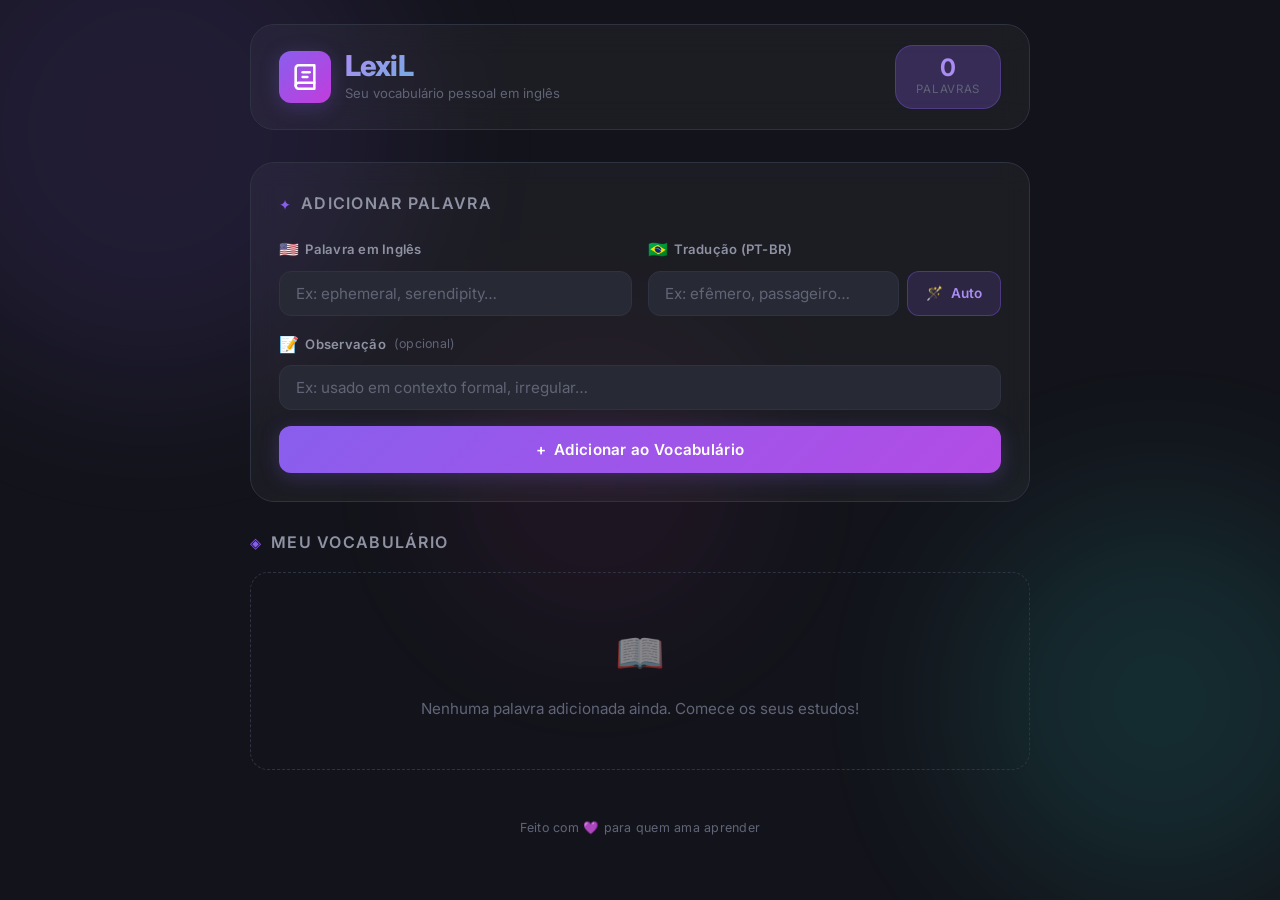
==== src/main/resources/static/index.html @ 93a08649 "feat: initialize LexiL Spring Boot project with translation service and frontend static assets" ====
<!DOCTYPE html>
<html lang="pt-BR">
<head>
    <meta charset="UTF-8">
    <meta name="viewport" content="width=device-width, initial-scale=1.0">
    <title>LexiL — Seu vocabulário pessoal em inglês</title>
    <meta name="description" content="LexiL é sua plataforma pessoal para construir e revisar vocabulário em inglês com tradução automática.">
    <link rel="preconnect" href="https://fonts.googleapis.com">
    <link rel="preconnect" href="https://fonts.gstatic.com" crossorigin>
    <link href="https://fonts.googleapis.com/css2?family=Inter:wght@300;400;500;600;700;800&display=swap" rel="stylesheet">
    <link rel="stylesheet" href="css/style.css">
</head>
<body>

    <!-- Orbs de fundo animados -->
    <div class="bg-orbs" aria-hidden="true">
        <div class="orb orb-1"></div>
        <div class="orb orb-2"></div>
        <div class="orb orb-3"></div>
    </div>

    <div class="app-wrapper">

        <!-- Header -->
        <header class="app-header">
            <div class="logo-area">
                <div class="logo-icon" aria-hidden="true">
                    <svg width="28" height="28" viewBox="0 0 24 24" fill="none" stroke="currentColor" stroke-width="2.2" stroke-linecap="round" stroke-linejoin="round">
                        <path d="M4 19.5A2.5 2.5 0 0 1 6.5 17H20"/>
                        <path d="M6.5 2H20v20H6.5A2.5 2.5 0 0 1 4 19.5v-15A2.5 2.5 0 0 1 6.5 2z"/>
                        <line x1="10" y1="8" x2="16" y2="8"/>
                        <line x1="10" y1="12" x2="14" y2="12"/>
                    </svg>
                </div>
                <div>
                    <h1 class="logo-title">LexiL</h1>
                    <p class="logo-subtitle">Seu vocabulário pessoal em inglês</p>
                </div>
            </div>
            <div class="header-stats">
                <div class="stat-chip">
                    <span class="stat-value" id="total-count">0</span>
                    <span class="stat-label">palavras</span>
                </div>
            </div>
        </header>

        <main>
            <!-- Formulário para adicionar nova palavra -->
            <section class="add-word-section" aria-label="Adicionar nova palavra">
                <div class="section-title">
                    <span class="section-icon" aria-hidden="true">✦</span>
                    <h2>Adicionar Palavra</h2>
                </div>

                <form id="word-form" novalidate>
                    <div class="form-row">
                        <!-- Campo: Palavra em Inglês -->
                        <div class="input-group">
                            <label for="english-word">
                                <span class="flag" aria-hidden="true">🇺🇸</span>
                                Palavra em Inglês
                            </label>
                            <input
                                type="text"
                                id="english-word"
                                placeholder="Ex: ephemeral, serendipity…"
                                autocomplete="off"
                                spellcheck="false"
                                required
                            >
                        </div>

                        <!-- Campo: Tradução -->
                        <div class="input-group">
                            <label for="translation">
                                <span class="flag" aria-hidden="true">🇧🇷</span>
                                Tradução (PT-BR)
                            </label>
                            <div class="translate-wrapper">
                                <input
                                    type="text"
                                    id="translation"
                                    placeholder="Ex: efêmero, passageiro…"
                                    autocomplete="off"
                                    required
                                >
                                <button type="button" id="btn-auto-translate" title="Traduzir automaticamente" aria-label="Traduzir automaticamente">
                                    <span class="btn-icon">🪄</span>
                                    <span class="btn-label">Auto</span>
                                </button>
                            </div>
                        </div>
                    </div>

                    <!-- Campo: Observação (opcional) -->
                    <div class="input-group notes-group">
                        <label for="notes">
                            <span class="flag" aria-hidden="true">📝</span>
                            Observação <span class="optional-tag">(opcional)</span>
                        </label>
                        <input
                            type="text"
                            id="notes"
                            placeholder="Ex: usado em contexto formal, irregular…"
                            autocomplete="off"
                        >
                    </div>

                    <button type="submit" id="btn-add" aria-label="Adicionar palavra ao vocabulário">
                        <span class="btn-icon" aria-hidden="true">+</span>
                        Adicionar ao Vocabulário
                    </button>
                </form>
            </section>

            <!-- Toast de notificação -->
            <div id="toast" class="toast" role="status" aria-live="polite"></div>

            <!-- Lista de palavras salvas -->
            <section class="words-list-section" aria-label="Meu vocabulário">
                <div class="section-header">
                    <div class="section-title">
                        <span class="section-icon" aria-hidden="true">◈</span>
                        <h2>Meu Vocabulário</h2>
                    </div>
                    <div class="search-wrapper" id="search-wrapper" style="display:none;">
                        <span class="search-icon" aria-hidden="true">🔍</span>
                        <input type="search" id="search-input" placeholder="Buscar palavra…" aria-label="Buscar palavra">
                    </div>
                </div>

                <div id="words-container" class="words-grid" aria-live="polite">
                    <!-- Palavras geradas via JS -->
                </div>
            </section>
        </main>

        <footer class="app-footer">
            <p>Feito com <span aria-hidden="true">💜</span> para quem ama aprender</p>
        </footer>

    </div>

    <script src="js/storage.js"></script>
    <script src="js/api.js"></script>
    <script src="js/app.js"></script>
</body>
</html>
---- src/main/resources/static/css/style.css ----
/* =============================================
   LEXIL — Design System (Dark Mode Premium)
   ============================================= */

/* ---------- Reset & Base ---------- */
*, *::before, *::after {
    margin: 0;
    padding: 0;
    box-sizing: border-box;
}

:root {
    /* Colors */
    --bg:            hsl(230, 18%, 9%);
    --surface:       hsl(230, 16%, 13%);
    --surface-2:     hsl(230, 14%, 18%);
    --border:        hsl(230, 16%, 22%);
    --border-hover:  hsl(230, 20%, 32%);

    --accent:        hsl(258, 80%, 65%);
    --accent-light:  hsl(258, 80%, 75%);
    --accent-glow:   hsla(258, 80%, 65%, 0.25);

    --teal:          hsl(175, 70%, 50%);
    --teal-glow:     hsla(175, 70%, 50%, 0.2);

    --text-primary:  hsl(230, 20%, 92%);
    --text-secondary:hsl(230, 10%, 60%);
    --text-muted:    hsl(230, 10%, 42%);

    --danger:        hsl(354, 70%, 55%);
    --danger-glow:   hsla(354, 70%, 55%, 0.2);

    --success:       hsl(142, 60%, 50%);

    /* Radii */
    --radius-sm:  6px;
    --radius-md:  12px;
    --radius-lg:  18px;
    --radius-xl:  24px;

    /* Shadows */
    --shadow-card: 0 4px 24px rgba(0,0,0,0.35), 0 1px 4px rgba(0,0,0,0.2);
    --shadow-glow: 0 0 32px var(--accent-glow);

    /* Transitions */
    --ease: cubic-bezier(0.22, 1, 0.36, 1);

    font-family: 'Inter', 'Segoe UI', system-ui, sans-serif;
}

html { scroll-behavior: smooth; }

body {
    background-color: var(--bg);
    color: var(--text-primary);
    min-height: 100vh;
    overflow-x: hidden;
    line-height: 1.6;
}

/* ---------- Animated Background Orbs ---------- */
.bg-orbs {
    position: fixed;
    inset: 0;
    pointer-events: none;
    z-index: 0;
    overflow: hidden;
}

.orb {
    position: absolute;
    border-radius: 50%;
    filter: blur(80px);
    opacity: 0.12;
    animation: drift 20s ease-in-out infinite;
}

.orb-1 {
    width: 500px; height: 500px;
    background: var(--accent);
    top: -120px; left: -100px;
    animation-delay: 0s;
}

.orb-2 {
    width: 400px; height: 400px;
    background: var(--teal);
    bottom: 0; right: -80px;
    animation-delay: -8s;
    animation-duration: 25s;
}

.orb-3 {
    width: 300px; height: 300px;
    background: hsl(320, 70%, 55%);
    bottom: 30%; left: 35%;
    animation-delay: -14s;
    animation-duration: 30s;
    opacity: 0.07;
}

@keyframes drift {
    0%   { transform: translate(0, 0) scale(1); }
    33%  { transform: translate(40px, -30px) scale(1.05); }
    66%  { transform: translate(-20px, 40px) scale(0.97); }
    100% { transform: translate(0, 0) scale(1); }
}

/* ---------- App Layout ---------- */
.app-wrapper {
    position: relative;
    z-index: 1;
    max-width: 820px;
    margin: 0 auto;
    padding: 24px 20px 48px;
}

/* ---------- Header ---------- */
.app-header {
    display: flex;
    align-items: center;
    justify-content: space-between;
    padding: 20px 28px;
    margin-bottom: 32px;
    background: rgba(255,255,255,0.04);
    border: 1px solid var(--border);
    border-radius: var(--radius-xl);
    backdrop-filter: blur(16px);
    -webkit-backdrop-filter: blur(16px);
}

.logo-area {
    display: flex;
    align-items: center;
    gap: 14px;
}

.logo-icon {
    width: 52px; height: 52px;
    background: linear-gradient(135deg, var(--accent), hsl(290, 70%, 55%));
    border-radius: var(--radius-md);
    display: flex;
    align-items: center;
    justify-content: center;
    color: #fff;
    box-shadow: 0 4px 20px var(--accent-glow);
    flex-shrink: 0;
}

.logo-title {
    font-size: 1.8rem;
    font-weight: 800;
    letter-spacing: -0.03em;
    background: linear-gradient(135deg, var(--accent-light), var(--teal));
    -webkit-background-clip: text;
    -webkit-text-fill-color: transparent;
    background-clip: text;
    line-height: 1.1;
}

.logo-subtitle {
    font-size: 0.82rem;
    color: var(--text-muted);
    font-weight: 400;
    margin-top: 1px;
}

.stat-chip {
    display: flex;
    flex-direction: column;
    align-items: center;
    padding: 10px 20px;
    background: var(--accent-glow);
    border: 1px solid rgba(139, 92, 246, 0.3);
    border-radius: var(--radius-lg);
}

.stat-value {
    font-size: 1.5rem;
    font-weight: 700;
    color: var(--accent-light);
    line-height: 1;
}

.stat-label {
    font-size: 0.72rem;
    color: var(--text-muted);
    text-transform: uppercase;
    letter-spacing: 0.06em;
}

/* ---------- Section Titles ---------- */
.section-title {
    display: flex;
    align-items: center;
    gap: 10px;
    margin-bottom: 20px;
}

.section-title h2 {
    font-size: 1rem;
    font-weight: 600;
    color: var(--text-secondary);
    text-transform: uppercase;
    letter-spacing: 0.08em;
}

.section-icon {
    font-size: 0.9rem;
    color: var(--accent);
}

/* ---------- Add Word Section ---------- */
.add-word-section {
    background: rgba(255,255,255,0.04);
    border: 1px solid var(--border);
    border-radius: var(--radius-xl);
    padding: 28px;
    margin-bottom: 28px;
    backdrop-filter: blur(12px);
    -webkit-backdrop-filter: blur(12px);
    transition: border-color 0.3s var(--ease);
}

.add-word-section:focus-within {
    border-color: var(--border-hover);
    box-shadow: var(--shadow-glow);
}

/* ---------- Form ---------- */
.form-row {
    display: grid;
    grid-template-columns: 1fr 1fr;
    gap: 16px;
    margin-bottom: 16px;
}

@media (max-width: 560px) {
    .form-row { grid-template-columns: 1fr; }
    .app-header { flex-direction: column; gap: 16px; text-align: center; }
    .logo-area { flex-direction: column; }
}

.input-group {
    display: flex;
    flex-direction: column;
    gap: 8px;
}

.input-group label {
    font-size: 0.82rem;
    font-weight: 600;
    color: var(--text-secondary);
    display: flex;
    align-items: center;
    gap: 6px;
    letter-spacing: 0.02em;
}

.flag { font-size: 1rem; }

.input-group input,
.input-group input[type="search"] {
    background: var(--surface-2);
    border: 1px solid var(--border);
    border-radius: var(--radius-md);
    color: var(--text-primary);
    font-family: inherit;
    font-size: 0.95rem;
    padding: 12px 16px;
    width: 100%;
    transition: border-color 0.2s var(--ease), box-shadow 0.2s var(--ease), background 0.2s;
    outline: none;
}

.input-group input::placeholder { color: var(--text-muted); }

.input-group input:focus {
    border-color: var(--accent);
    background: var(--surface);
    box-shadow: 0 0 0 3px var(--accent-glow);
}

/* ---------- Translate Wrapper ---------- */
.translate-wrapper {
    display: flex;
    gap: 8px;
    align-items: stretch;
}

.translate-wrapper input { flex: 1; }

/* ---------- Buttons ---------- */
button {
    font-family: inherit;
    font-weight: 600;
    border: none;
    cursor: pointer;
    transition: all 0.2s var(--ease);
    outline: none;
    display: inline-flex;
    align-items: center;
    justify-content: center;
    gap: 8px;
}

button:focus-visible {
    box-shadow: 0 0 0 3px var(--accent-glow);
}

/* Primary — Add button */
#btn-add {
    width: 100%;
    padding: 14px 24px;
    font-size: 0.95rem;
    border-radius: var(--radius-md);
    background: linear-gradient(135deg, var(--accent), hsl(280, 75%, 60%));
    color: #fff;
    box-shadow: 0 4px 20px var(--accent-glow);
    letter-spacing: 0.02em;
}

#btn-add:hover {
    transform: translateY(-2px);
    box-shadow: 0 8px 28px var(--accent-glow);
    filter: brightness(1.1);
}

#btn-add:active { transform: translateY(0); }

/* Secondary — Auto translate */
#btn-auto-translate {
    padding: 0 18px;
    border-radius: var(--radius-md);
    background: rgba(139, 92, 246, 0.15);
    border: 1px solid rgba(139, 92, 246, 0.35);
    color: var(--accent-light);
    font-size: 0.85rem;
    white-space: nowrap;
    flex-shrink: 0;
}

#btn-auto-translate:hover {
    background: rgba(139, 92, 246, 0.28);
    border-color: var(--accent);
    transform: translateY(-1px);
}

#btn-auto-translate:disabled {
    opacity: 0.4;
    cursor: not-allowed;
    transform: none;
}

/* ---------- Section Header ---------- */
.section-header {
    display: flex;
    align-items: center;
    justify-content: space-between;
    flex-wrap: wrap;
    gap: 12px;
    margin-bottom: 16px;
}

.section-header .section-title {
    margin-bottom: 0;
}

/* ---------- Search ---------- */
.search-wrapper {
    display: flex;
    align-items: center;
    gap: 8px;
    background: var(--surface-2);
    border: 1px solid var(--border);
    border-radius: var(--radius-md);
    padding: 0 12px;
    transition: border-color 0.2s;
}

.search-wrapper:focus-within {
    border-color: var(--accent);
    box-shadow: 0 0 0 3px var(--accent-glow);
}

.search-icon { font-size: 0.85rem; color: var(--text-muted); }

#search-input {
    background: transparent;
    border: none;
    color: var(--text-primary);
    font-family: inherit;
    font-size: 0.88rem;
    padding: 9px 0;
    outline: none;
    width: 180px;
}

#search-input::placeholder { color: var(--text-muted); }

/* ---------- Words Grid ---------- */
.words-grid {
    display: grid;
    grid-template-columns: 1fr;
    gap: 10px;
}

/* ---------- Empty Message ---------- */
.empty-message {
    text-align: center;
    padding: 48px 24px;
    color: var(--text-muted);
    font-size: 0.95rem;
    border: 1px dashed var(--border);
    border-radius: var(--radius-lg);
    display: flex;
    flex-direction: column;
    align-items: center;
    gap: 12px;
}

.empty-message .empty-icon {
    font-size: 2.5rem;
    opacity: 0.5;
}

/* ---------- Word Cards ---------- */
.word-card {
    background: rgba(255,255,255,0.04);
    border: 1px solid var(--border);
    border-radius: var(--radius-lg);
    padding: 16px 20px;
    display: flex;
    justify-content: space-between;
    align-items: center;
    gap: 12px;
    transition: border-color 0.2s var(--ease), transform 0.2s var(--ease), box-shadow 0.2s var(--ease);
    animation: cardIn 0.35s var(--ease) both;
    position: relative;
    overflow: hidden;
}

.word-card::before {
    content: '';
    position: absolute;
    left: 0; top: 0; bottom: 0;
    width: 3px;
    background: linear-gradient(to bottom, var(--accent), var(--teal));
    border-radius: 3px 0 0 3px;
}

.word-card:hover {
    border-color: var(--border-hover);
    transform: translateY(-2px);
    box-shadow: var(--shadow-card);
}

/* Reviewed state — green */
.word-card.reviewed {
    border-color: hsla(142, 60%, 45%, 0.5);
    background: hsla(142, 60%, 45%, 0.06);
}

.word-card.reviewed::before {
    background: linear-gradient(to bottom, hsl(142, 60%, 50%), hsl(160, 60%, 45%));
}

.word-card.reviewed:hover {
    border-color: hsla(142, 60%, 45%, 0.75);
    box-shadow: 0 4px 24px hsla(142, 60%, 45%, 0.15);
}

@keyframes cardIn {
    from { opacity: 0; transform: translateY(12px); }
    to   { opacity: 1; transform: translateY(0); }
}

.word-content {
    display: flex;
    flex-direction: column;
    gap: 3px;
    min-width: 0;
    flex: 1;
}

.english-text {
    font-size: 1.1rem;
    font-weight: 700;
    color: var(--text-primary);
    letter-spacing: -0.01em;
    white-space: nowrap;
    overflow: hidden;
    text-overflow: ellipsis;
}

.translation-text {
    font-size: 0.87rem;
    color: var(--text-secondary);
    white-space: nowrap;
    overflow: hidden;
    text-overflow: ellipsis;
}

.word-date {
    font-size: 0.72rem;
    color: var(--text-muted);
    margin-top: 4px;
}

/* Notes on card */
.word-notes {
    font-size: 0.82rem;
    color: var(--accent-light);
    font-style: italic;
    margin-top: 4px;
    opacity: 0.85;
    white-space: pre-wrap;
    overflow-wrap: break-word;
}

.word-card.reviewed .word-notes {
    color: hsl(142, 70%, 60%);
}

/* ---------- Custom Checkbox ---------- */
.review-checkbox {
    display: flex;
    align-items: center;
    justify-content: center;
    flex-shrink: 0;
    cursor: pointer;
    width: 38px;
    height: 38px;
    border-radius: 50%;
    transition: background 0.2s var(--ease);
}

.review-checkbox:hover {
    background: hsla(142, 60%, 50%, 0.1);
}

.review-checkbox input[type="checkbox"] {
    display: none;
}

.checkmark {
    width: 22px;
    height: 22px;
    border: 2px solid var(--border-hover);
    border-radius: 50%;
    display: flex;
    align-items: center;
    justify-content: center;
    transition: all 0.25s var(--ease);
    flex-shrink: 0;
}

.checkmark::after {
    content: '';
    width: 6px;
    height: 11px;
    border: 2px solid transparent;
    border-top: none;
    border-left: none;
    transform: rotate(45deg) scale(0);
    transition: transform 0.2s var(--ease);
    margin-top: -2px;
}

.review-checkbox input:checked + .checkmark {
    border-color: hsl(142, 60%, 50%);
    background: hsla(142, 60%, 50%, 0.15);
}

.review-checkbox input:checked + .checkmark::after {
    border-color: hsl(142, 60%, 50%);
    transform: rotate(45deg) scale(1);
}

/* ---------- Delete Button ---------- */
.delete-btn {
    flex-shrink: 0;
    width: auto;
    padding: 8px 14px;
    font-size: 0.8rem;
    border-radius: var(--radius-sm);
    background: transparent;
    border: 1px solid rgba(239, 68, 68, 0.3);
    color: var(--danger);
    letter-spacing: 0.02em;
}

.delete-btn:hover {
    background: var(--danger-glow);
    border-color: var(--danger);
    transform: scale(1.04);
}

.delete-btn:active { transform: scale(0.97); }

/* ---------- Toast Notification ---------- */
.toast {
    position: fixed;
    bottom: 28px;
    left: 50%;
    transform: translateX(-50%) translateY(80px);
    background: var(--surface-2);
    border: 1px solid var(--border-hover);
    color: var(--text-primary);
    padding: 12px 24px;
    border-radius: var(--radius-lg);
    font-size: 0.88rem;
    font-weight: 500;
    box-shadow: var(--shadow-card);
    opacity: 0;
    pointer-events: none;
    transition: all 0.4s var(--ease);
    z-index: 100;
    white-space: nowrap;
}

.toast.show {
    opacity: 1;
    transform: translateX(-50%) translateY(0);
}

/* ---------- Footer ---------- */
.app-footer {
    text-align: center;
    margin-top: 48px;
    font-size: 0.78rem;
    color: var(--text-muted);
    letter-spacing: 0.02em;
}

/* ---------- Notes field in form ---------- */
.notes-group {
    margin-bottom: 16px;
}

.optional-tag {
    font-weight: 400;
    color: var(--text-muted);
    font-size: 0.78rem;
    margin-left: 2px;
}
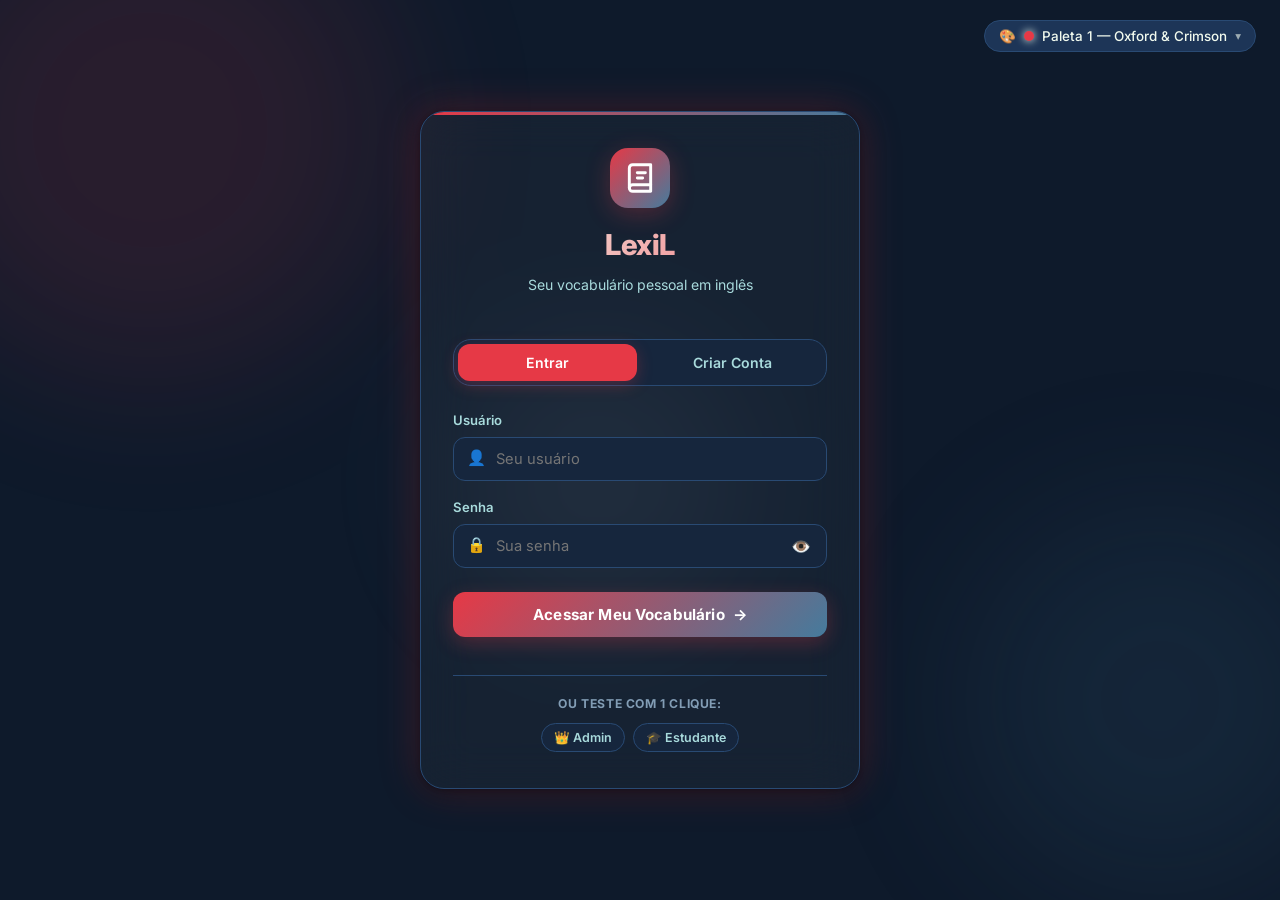
==== commit 7e8ed40b: "feat: add user authentication, word management APIs, and frontend interface for LexiL application" ====
--- a/src/main/resources/static/index.html
+++ b/src/main/resources/static/index.html
@@ -1,5 +1,5 @@
 <!DOCTYPE html>
-<html lang="pt-BR">
+<html lang="pt-BR" data-theme="palette1">
 <head>
     <meta charset="UTF-8">
     <meta name="viewport" content="width=device-width, initial-scale=1.0">
@@ -37,10 +37,27 @@
                     <p class="logo-subtitle">Seu vocabulário pessoal em inglês</p>
                 </div>
             </div>
-            <div class="header-stats">
-                <div class="stat-chip">
-                    <span class="stat-value" id="total-count">0</span>
-                    <span class="stat-label">palavras</span>
+            
+            <div class="header-actions">
+                <!-- Seletor de Temas de Cores -->
+                <div id="theme-selector-container"></div>
+
+                <!-- Contador de Palavras -->
+                <div class="header-stats">
+                    <div class="stat-chip" title="Total de palavras no seu vocabulário">
+                        <span class="stat-value" id="total-count">0</span>
+                        <span class="stat-label">palavras</span>
+                    </div>
+                </div>
+
+                <!-- Perfil do Usuário Logado -->
+                <div class="user-badge" id="user-badge">
+                    <div class="user-avatar" id="user-avatar" aria-hidden="true">U</div>
+                    <span class="user-name-text" id="user-name">Usuário</span>
+                    <button type="button" class="logout-btn" id="btn-logout" title="Sair da conta" aria-label="Sair da conta">
+                        <span>Sair</span>
+                        <span aria-hidden="true">🚪</span>
+                    </button>
                 </div>
             </div>
         </header>
@@ -142,6 +159,8 @@
 
     </div>
 
+    <script src="js/theme.js"></script>
+    <script src="js/auth.js"></script>
     <script src="js/storage.js"></script>
     <script src="js/api.js"></script>
     <script src="js/app.js"></script>
--- a/src/main/resources/static/css/style.css
+++ b/src/main/resources/static/css/style.css
@@ -10,26 +10,36 @@
 }
 
 :root {
-    /* Colors */
-    --bg:            hsl(230, 18%, 9%);
-    --surface:       hsl(230, 16%, 13%);
-    --surface-2:     hsl(230, 14%, 18%);
-    --border:        hsl(230, 16%, 22%);
-    --border-hover:  hsl(230, 20%, 32%);
-
-    --accent:        hsl(258, 80%, 65%);
-    --accent-light:  hsl(258, 80%, 75%);
-    --accent-glow:   hsla(258, 80%, 65%, 0.25);
-
-    --teal:          hsl(175, 70%, 50%);
-    --teal-glow:     hsla(175, 70%, 50%, 0.2);
-
-    --text-primary:  hsl(230, 20%, 92%);
-    --text-secondary:hsl(230, 10%, 60%);
-    --text-muted:    hsl(230, 10%, 42%);
-
-    --danger:        hsl(354, 70%, 55%);
-    --danger-glow:   hsla(354, 70%, 55%, 0.2);
+    /* =============================================
+       PALETA 1 (Padrão): Oxford Navy & Punch Red
+       ============================================= */
+    --punch-red:     #e63946;
+    --honeydew:      #f1faee;
+    --frosted-blue:  #a8dadc;
+    --cerulean:      #457b9d;
+    --oxford-navy:   #1d3557;
+
+    /* Semantic Tokens */
+    --bg:            #0e1a2b;
+    --surface:       #16263d;
+    --surface-2:     #1d3557;
+    --border:        #294a73;
+    --border-hover:  #457b9d;
+
+    --accent:        #e63946;
+    --accent-light:  #f26b76;
+    --accent-glow:   rgba(230, 57, 70, 0.28);
+    --accent-contrast: #ffffff;
+
+    --teal:          #457b9d;
+    --teal-glow:     rgba(168, 218, 220, 0.25);
+
+    --text-primary:  #f1faee;
+    --text-secondary:#a8dadc;
+    --text-muted:    #829db5;
+
+    --danger:        #e63946;
+    --danger-glow:   rgba(230, 57, 70, 0.2);
 
     --success:       hsl(142, 60%, 50%);
 
@@ -40,7 +50,7 @@
     --radius-xl:  24px;
 
     /* Shadows */
-    --shadow-card: 0 4px 24px rgba(0,0,0,0.35), 0 1px 4px rgba(0,0,0,0.2);
+    --shadow-card: 0 4px 24px rgba(0,0,0,0.4), 0 1px 4px rgba(0,0,0,0.25);
     --shadow-glow: 0 0 32px var(--accent-glow);
 
     /* Transitions */
@@ -118,6 +128,8 @@
 
 /* ---------- Header ---------- */
 .app-header {
+    position: relative;
+    z-index: 100;
     display: flex;
     align-items: center;
     justify-content: space-between;
@@ -138,12 +150,12 @@
 
 .logo-icon {
     width: 52px; height: 52px;
-    background: linear-gradient(135deg, var(--accent), hsl(290, 70%, 55%));
+    background: linear-gradient(135deg, var(--accent), var(--teal));
     border-radius: var(--radius-md);
     display: flex;
     align-items: center;
     justify-content: center;
-    color: #fff;
+    color: var(--accent-contrast, #fff);
     box-shadow: 0 4px 20px var(--accent-glow);
     flex-shrink: 0;
 }
@@ -172,7 +184,7 @@
     align-items: center;
     padding: 10px 20px;
     background: var(--accent-glow);
-    border: 1px solid rgba(139, 92, 246, 0.3);
+    border: 1px solid var(--border-hover);
     border-radius: var(--radius-lg);
 }
 
@@ -213,6 +225,8 @@
 
 /* ---------- Add Word Section ---------- */
 .add-word-section {
+    position: relative;
+    z-index: 1;
     background: rgba(255,255,255,0.04);
     border: 1px solid var(--border);
     border-radius: var(--radius-xl);
@@ -315,8 +329,9 @@
     padding: 14px 24px;
     font-size: 0.95rem;
     border-radius: var(--radius-md);
-    background: linear-gradient(135deg, var(--accent), hsl(280, 75%, 60%));
-    color: #fff;
+    background: linear-gradient(135deg, var(--accent), var(--teal));
+    color: var(--accent-contrast, #fff);
+    font-weight: 700;
     box-shadow: 0 4px 20px var(--accent-glow);
     letter-spacing: 0.02em;
 }
@@ -333,8 +348,8 @@
 #btn-auto-translate {
     padding: 0 18px;
     border-radius: var(--radius-md);
-    background: rgba(139, 92, 246, 0.15);
-    border: 1px solid rgba(139, 92, 246, 0.35);
+    background: var(--accent-glow);
+    border: 1px solid var(--accent);
     color: var(--accent-light);
     font-size: 0.85rem;
     white-space: nowrap;
@@ -644,4 +659,784 @@
     color: var(--text-muted);
     font-size: 0.78rem;
     margin-left: 2px;
-}+}
+
+/* =============================================
+   PALETAS DE CORES (THEMES)
+   ============================================= */
+
+/* ---------------------------------------------
+   PALETA 1: Oxford Navy & Punch Red
+   --------------------------------------------- */
+[data-theme="palette1"],
+[data-theme="violet"],
+[data-theme="emerald"],
+[data-theme="light"] {
+    /* Paleta 1 Variables */
+    --punch-red:        #e63946;
+    --honeydew:         #f1faee;
+    --frosted-blue:     #a8dadc;
+    --cerulean:         #457b9d;
+    --oxford-navy:      #1d3557;
+
+    /* Semantic Tokens */
+    --bg:               #0e1a2b;
+    --surface:          #16263d;
+    --surface-2:        #1d3557;
+    --border:           #294a73;
+    --border-hover:     #457b9d;
+
+    --accent:           #e63946;
+    --accent-light:     #f26b76;
+    --accent-glow:      rgba(230, 57, 70, 0.28);
+    --accent-contrast:  #ffffff;
+
+    --teal:             #457b9d;
+    --teal-glow:        rgba(168, 218, 220, 0.25);
+
+    --text-primary:     #f1faee;
+    --text-secondary:   #a8dadc;
+    --text-muted:       #829db5;
+
+    --danger:           #e63946;
+    --danger-glow:      rgba(230, 57, 70, 0.2);
+    --success:          #2ec4b6;
+    --shadow-card:      0 4px 24px rgba(0,0,0,0.4), 0 1px 4px rgba(0,0,0,0.25);
+}
+
+[data-theme="palette1"] .orb-1,
+[data-theme="violet"] .orb-1,
+[data-theme="emerald"] .orb-1,
+[data-theme="light"] .orb-1 { background: #e63946; }
+
+[data-theme="palette1"] .orb-2,
+[data-theme="violet"] .orb-2,
+[data-theme="emerald"] .orb-2,
+[data-theme="light"] .orb-2 { background: #457b9d; }
+
+[data-theme="palette1"] .orb-3,
+[data-theme="violet"] .orb-3,
+[data-theme="emerald"] .orb-3,
+[data-theme="light"] .orb-3 { background: #a8dadc; }
+
+
+/* ---------------------------------------------
+   PALETA 2: Space Indigo & Punch Red
+   --------------------------------------------- */
+[data-theme="palette2"],
+[data-theme="sakura"] {
+    /* Paleta 2 Variables */
+    --space-indigo:     #2b2d42;
+    --lavender-grey:    #8d99ae;
+    --platinum:         #edf2f4;
+    --punch-red:        #ef233c;
+
+    /* Semantic Tokens */
+    --bg:               #171824;
+    --surface:          #202233;
+    --surface-2:        #2b2d42;
+    --border:           #3e425f;
+    --border-hover:     #8d99ae;
+
+    --accent:           #ef233c;
+    --accent-light:     #ff596f;
+    --accent-glow:      rgba(239, 35, 60, 0.3);
+    --accent-contrast:  #ffffff;
+
+    --teal:             #8d99ae;
+    --teal-glow:        rgba(141, 153, 174, 0.25);
+
+    --text-primary:     #edf2f4;
+    --text-secondary:   #8d99ae;
+    --text-muted:       #6b7485;
+
+    --danger:           #ef233c;
+    --danger-glow:      rgba(239, 35, 60, 0.2);
+    --success:          #38b000;
+    --shadow-card:      0 4px 24px rgba(0,0,0,0.45), 0 1px 4px rgba(0,0,0,0.25);
+}
+
+[data-theme="palette2"] .orb-1,
+[data-theme="sakura"] .orb-1 { background: #ef233c; }
+
+[data-theme="palette2"] .orb-2,
+[data-theme="sakura"] .orb-2 { background: #8d99ae; }
+
+[data-theme="palette2"] .orb-3,
+[data-theme="sakura"] .orb-3 { background: #2b2d42; }
+
+
+/* ---------------------------------------------
+   PALETA 3: Ink Black & Gold
+   --------------------------------------------- */
+[data-theme="palette3"],
+[data-theme="ocean"] {
+    /* Paleta 3 Variables */
+    --ink-black:          #000814;
+    --prussian-blue:      #001d3d;
+    --regal-navy:         #003566;
+    --school-bus-yellow:  #ffc300;
+    --gold:               #ffd60a;
+
+    /* Semantic Tokens */
+    --bg:               #000814;
+    --surface:          #001d3d;
+    --surface-2:        #003566;
+    --border:           #0d4777;
+    --border-hover:     #ffd60a;
+
+    --accent:           #ffd60a;
+    --accent-light:     #ffe14d;
+    --accent-glow:      rgba(255, 214, 10, 0.35);
+    --accent-contrast:  #000814;
+
+    --teal:             #ffc300;
+    --teal-glow:        rgba(255, 195, 0, 0.25);
+
+    --text-primary:     #f4f8ff;
+    --text-secondary:   #9dc7ee;
+    --text-muted:       #5580a8;
+
+    --danger:           #e63946;
+    --danger-glow:      rgba(230, 57, 70, 0.2);
+    --success:          #38b000;
+    --shadow-card:      0 4px 24px rgba(0,0,0,0.65), 0 1px 4px rgba(0,0,0,0.35);
+}
+
+[data-theme="palette3"] .orb-1,
+[data-theme="ocean"] .orb-1 { background: #ffd60a; }
+
+[data-theme="palette3"] .orb-2,
+[data-theme="ocean"] .orb-2 { background: #ffc300; }
+
+[data-theme="palette3"] .orb-3,
+[data-theme="ocean"] .orb-3 { background: #003566; }
+
+
+/* ---------------------------------------------
+   PALETA 4: Pure Black & Amber Orange
+   --------------------------------------------- */
+[data-theme="palette4"],
+[data-theme="cyberpunk"],
+[data-theme="sunset"] {
+    /* Paleta 4 Variables */
+    --black:            #000000;
+    --prussian-blue:    #14213d;
+    --orange:           #fca311;
+    --alabaster-grey:   #e5e5e5;
+    --white:            #ffffff;
+
+    /* Semantic Tokens */
+    --bg:               #000000;
+    --surface:          #0e172a;
+    --surface-2:        #14213d;
+    --border:           #233458;
+    --border-hover:     #fca311;
+
+    --accent:           #fca311;
+    --accent-light:     #ffba42;
+    --accent-glow:      rgba(252, 163, 17, 0.32);
+    --accent-contrast:  #000000;
+
+    --teal:             #e5e5e5;
+    --teal-glow:        rgba(252, 163, 17, 0.2);
+
+    --text-primary:     #ffffff;
+    --text-secondary:   #e5e5e5;
+    --text-muted:       #8b98b0;
+
+    --danger:           #e63946;
+    --danger-glow:      rgba(230, 57, 70, 0.2);
+    --success:          #2ecc71;
+    --shadow-card:      0 4px 24px rgba(0,0,0,0.7), 0 1px 4px rgba(0,0,0,0.4);
+}
+
+[data-theme="palette4"] .orb-1,
+[data-theme="cyberpunk"] .orb-1,
+[data-theme="sunset"] .orb-1 { background: #fca311; }
+
+[data-theme="palette4"] .orb-2,
+[data-theme="cyberpunk"] .orb-2,
+[data-theme="sunset"] .orb-2 { background: #14213d; }
+
+[data-theme="palette4"] .orb-3,
+[data-theme="cyberpunk"] .orb-3,
+[data-theme="sunset"] .orb-3 { background: #fca311; }
+
+/* =============================================
+   SELETOR DE TEMAS (THEME SELECTOR DROPDOWN)
+   ============================================= */
+.theme-dropdown-wrapper {
+    position: relative;
+    display: inline-block;
+    z-index: 150;
+}
+
+.theme-trigger-btn {
+    display: inline-flex;
+    align-items: center;
+    gap: 8px;
+    padding: 7px 14px;
+    background: var(--surface-2);
+    border: 1px solid var(--border);
+    border-radius: var(--radius-lg);
+    color: var(--text-primary);
+    font-size: 0.84rem;
+    font-weight: 500;
+    cursor: pointer;
+    transition: all 0.25s var(--ease);
+}
+
+.theme-trigger-btn:hover {
+    border-color: var(--accent);
+    background: var(--surface);
+    box-shadow: 0 0 16px var(--accent-glow);
+    transform: translateY(-1px);
+}
+
+.theme-active-dot {
+    width: 10px;
+    height: 10px;
+    border-radius: 50%;
+    box-shadow: 0 0 8px currentColor;
+}
+
+.theme-chevron {
+    font-size: 0.72rem;
+    opacity: 0.6;
+    transition: transform 0.2s var(--ease);
+}
+
+.theme-dropdown-wrapper .theme-trigger-btn[aria-expanded="true"] .theme-chevron {
+    transform: rotate(180deg);
+}
+
+.theme-menu {
+    position: absolute;
+    top: calc(100% + 10px);
+    right: 0;
+    width: 285px;
+    background: var(--surface);
+    border: 1px solid var(--border-hover);
+    border-radius: var(--radius-lg);
+    box-shadow: 0 24px 60px rgba(0,0,0,0.8), 0 0 30px var(--accent-glow);
+    padding: 10px;
+    display: none;
+    flex-direction: column;
+    z-index: 99999;
+    animation: fadeInMenu 0.2s var(--ease) forwards;
+}
+
+.theme-menu.open {
+    display: flex;
+}
+
+@keyframes fadeInMenu {
+    from { opacity: 0; transform: translateY(-6px) scale(0.98); }
+    to   { opacity: 1; transform: translateY(0) scale(1); }
+}
+
+.theme-menu-header {
+    display: flex;
+    justify-content: space-between;
+    align-items: center;
+    padding: 6px 10px 8px;
+    font-size: 0.74rem;
+    font-weight: 700;
+    text-transform: uppercase;
+    letter-spacing: 0.05em;
+    color: var(--text-muted);
+    border-bottom: 1px solid var(--border);
+    margin-bottom: 6px;
+}
+
+.theme-count {
+    background: var(--surface-2);
+    padding: 2px 6px;
+    border-radius: 99px;
+    font-size: 0.7rem;
+    color: var(--text-secondary);
+}
+
+.theme-options-list {
+    display: flex;
+    flex-direction: column;
+    gap: 4px;
+    max-height: 340px;
+    overflow-y: auto;
+}
+
+.theme-option-btn {
+    display: flex;
+    align-items: center;
+    gap: 10px;
+    padding: 8px 10px;
+    border-radius: var(--radius-md);
+    background: transparent;
+    border: 1px solid transparent;
+    color: var(--text-primary);
+    text-align: left;
+    cursor: pointer;
+    transition: all 0.2s ease;
+    width: 100%;
+}
+
+.theme-option-btn:hover {
+    background: var(--surface-2);
+    border-color: var(--border);
+}
+
+.theme-option-btn.active {
+    background: var(--surface-2);
+    border-color: var(--accent);
+    box-shadow: inset 0 0 12px var(--accent-glow);
+}
+
+.theme-color-preview {
+    display: flex;
+    align-items: center;
+    position: relative;
+    width: 26px;
+    height: 18px;
+    flex-shrink: 0;
+}
+
+.theme-color-swatch {
+    width: 16px;
+    height: 16px;
+    border-radius: 50%;
+    border: 2px solid var(--surface);
+    box-shadow: 0 1px 3px rgba(0,0,0,0.4);
+}
+
+.theme-color-swatch.secondary {
+    position: absolute;
+    left: 10px;
+}
+
+.theme-option-info {
+    flex: 1;
+    min-width: 0;
+    display: flex;
+    flex-direction: column;
+}
+
+.theme-option-name {
+    font-size: 0.82rem;
+    font-weight: 600;
+    color: var(--text-primary);
+}
+
+.theme-option-desc {
+    font-size: 0.7rem;
+    color: var(--text-muted);
+    white-space: nowrap;
+    overflow: hidden;
+    text-overflow: ellipsis;
+}
+
+.theme-check-icon {
+    font-size: 0.8rem;
+    color: var(--accent);
+    font-weight: 800;
+    opacity: 0;
+    transition: opacity 0.2s;
+}
+
+.theme-option-btn.active .theme-check-icon {
+    opacity: 1;
+}
+
+/* =============================================
+   HEADER USER BADGE & CONTROLS
+   ============================================= */
+.header-actions {
+    display: flex;
+    align-items: center;
+    gap: 12px;
+}
+
+.user-badge {
+    display: flex;
+    align-items: center;
+    gap: 9px;
+    padding: 6px 12px;
+    background: var(--surface-2);
+    border: 1px solid var(--border);
+    border-radius: var(--radius-lg);
+    color: var(--text-primary);
+}
+
+.user-avatar {
+    width: 28px;
+    height: 28px;
+    border-radius: 50%;
+    background: linear-gradient(135deg, var(--accent), var(--teal));
+    color: var(--accent-contrast, #fff);
+    display: flex;
+    align-items: center;
+    justify-content: center;
+    font-weight: 700;
+    font-size: 0.8rem;
+    text-transform: uppercase;
+    box-shadow: 0 2px 8px var(--accent-glow);
+}
+
+.user-name-text {
+    font-size: 0.84rem;
+    font-weight: 600;
+    color: var(--text-primary);
+    max-width: 120px;
+    white-space: nowrap;
+    overflow: hidden;
+    text-overflow: ellipsis;
+}
+
+.logout-btn {
+    display: inline-flex;
+    align-items: center;
+    gap: 5px;
+    padding: 6px 12px;
+    background: transparent;
+    border: 1px solid rgba(239, 68, 68, 0.3);
+    color: var(--danger);
+    font-size: 0.8rem;
+    font-weight: 600;
+    border-radius: var(--radius-md);
+    cursor: pointer;
+    transition: all 0.2s var(--ease);
+}
+
+.logout-btn:hover {
+    background: var(--danger-glow);
+    border-color: var(--danger);
+    transform: translateY(-1px);
+}
+
+/* =============================================
+   PÁGINA DE LOGIN (LOGIN SCREEN STYLES)
+   ============================================= */
+.login-page-body {
+    min-height: 100vh;
+    display: flex;
+    align-items: center;
+    justify-content: center;
+    padding: 24px 16px;
+    position: relative;
+}
+
+.login-top-bar {
+    position: fixed;
+    top: 20px;
+    right: 24px;
+    z-index: 1000;
+}
+
+.login-theme-mount {
+    margin-top: 14px;
+    display: flex;
+    justify-content: center;
+}
+
+.login-container {
+    width: 100%;
+    max-width: 440px;
+    position: relative;
+    z-index: 2;
+    animation: loginFadeUp 0.6s var(--ease);
+}
+
+@keyframes loginFadeUp {
+    from { opacity: 0; transform: translateY(20px); }
+    to   { opacity: 1; transform: translateY(0); }
+}
+
+.login-card {
+    background: rgba(255, 255, 255, 0.035);
+    border: 1px solid var(--border);
+    border-radius: var(--radius-xl);
+    backdrop-filter: blur(24px);
+    -webkit-backdrop-filter: blur(24px);
+    padding: 36px 32px;
+    box-shadow: var(--shadow-card), 0 0 40px var(--accent-glow);
+    position: relative;
+    overflow: hidden;
+}
+
+.login-card::before {
+    content: '';
+    position: absolute;
+    top: 0; left: 0; right: 0;
+    height: 3px;
+    background: linear-gradient(90deg, var(--accent), var(--teal), var(--accent));
+    background-size: 200% 100%;
+    animation: barShimmer 4s linear infinite;
+}
+
+@keyframes barShimmer {
+    0%   { background-position: 100% 0; }
+    100% { background-position: -100% 0; }
+}
+
+.login-header {
+    text-align: center;
+    margin-bottom: 28px;
+}
+
+.login-logo {
+    display: inline-flex;
+    align-items: center;
+    justify-content: center;
+    width: 60px;
+    height: 60px;
+    border-radius: var(--radius-lg);
+    background: linear-gradient(135deg, var(--accent), var(--teal));
+    color: var(--accent-contrast, #fff);
+    box-shadow: 0 6px 24px var(--accent-glow);
+    margin-bottom: 14px;
+}
+
+.login-title {
+    font-size: 1.8rem;
+    font-weight: 800;
+    letter-spacing: -0.02em;
+    background: linear-gradient(135deg, var(--text-primary), var(--accent-light));
+    -webkit-background-clip: text;
+    -webkit-text-fill-color: transparent;
+    background-clip: text;
+    margin-bottom: 6px;
+}
+
+.login-subtitle {
+    font-size: 0.88rem;
+    color: var(--text-secondary);
+}
+
+/* Tabs: Entrar / Cadastrar */
+.auth-tabs {
+    display: grid;
+    grid-template-columns: 1fr 1fr;
+    gap: 6px;
+    background: var(--surface);
+    border: 1px solid var(--border);
+    padding: 4px;
+    border-radius: var(--radius-lg);
+    margin-bottom: 24px;
+}
+
+.auth-tab-btn {
+    padding: 10px;
+    border: none;
+    background: transparent;
+    color: var(--text-secondary);
+    font-size: 0.88rem;
+    font-weight: 600;
+    border-radius: var(--radius-md);
+    cursor: pointer;
+    transition: all 0.25s var(--ease);
+}
+
+.auth-tab-btn.active {
+    background: var(--accent);
+    color: var(--accent-contrast, #fff);
+    box-shadow: 0 4px 16px var(--accent-glow);
+}
+
+/* Formulários */
+.auth-form {
+    display: flex;
+    flex-direction: column;
+    gap: 16px;
+}
+
+.auth-form.hidden {
+    display: none;
+}
+
+.auth-field {
+    display: flex;
+    flex-direction: column;
+    gap: 6px;
+}
+
+.auth-field label {
+    font-size: 0.82rem;
+    font-weight: 600;
+    color: var(--text-secondary);
+    display: flex;
+    align-items: center;
+    gap: 6px;
+}
+
+.auth-input-wrapper {
+    position: relative;
+    display: flex;
+    align-items: center;
+}
+
+.auth-input-icon {
+    position: absolute;
+    left: 14px;
+    font-size: 0.95rem;
+    color: var(--text-muted);
+    pointer-events: none;
+}
+
+.auth-input-wrapper input {
+    width: 100%;
+    padding: 12px 14px 12px 42px;
+    background: var(--surface);
+    border: 1px solid var(--border);
+    border-radius: var(--radius-md);
+    color: var(--text-primary);
+    font-size: 0.92rem;
+    font-family: inherit;
+    transition: all 0.2s var(--ease);
+}
+
+.auth-input-wrapper input:focus {
+    outline: none;
+    border-color: var(--accent);
+    background: var(--surface-2);
+    box-shadow: 0 0 0 3px var(--accent-glow);
+}
+
+.toggle-password-btn {
+    position: absolute;
+    right: 12px;
+    background: transparent;
+    border: none;
+    color: var(--text-muted);
+    cursor: pointer;
+    font-size: 1rem;
+    padding: 4px;
+    display: flex;
+    align-items: center;
+    justify-content: center;
+    transition: color 0.2s;
+}
+
+.toggle-password-btn:hover {
+    color: var(--text-primary);
+}
+
+.auth-submit-btn {
+    margin-top: 8px;
+    padding: 13px 20px;
+    background: linear-gradient(135deg, var(--accent), var(--teal));
+    border: none;
+    border-radius: var(--radius-md);
+    color: var(--accent-contrast, #fff);
+    font-size: 0.95rem;
+    font-weight: 700;
+    letter-spacing: 0.01em;
+    cursor: pointer;
+    display: flex;
+    align-items: center;
+    justify-content: center;
+    gap: 8px;
+    box-shadow: 0 6px 20px var(--accent-glow);
+    transition: all 0.25s var(--ease);
+}
+
+.auth-submit-btn:hover {
+    transform: translateY(-2px);
+    box-shadow: 0 8px 26px var(--accent-glow);
+    filter: brightness(1.08);
+}
+
+.auth-submit-btn:active {
+    transform: translateY(0);
+}
+
+.auth-submit-btn:disabled {
+    opacity: 0.6;
+    cursor: not-allowed;
+    transform: none;
+}
+
+/* Mensagens de Alerta */
+.auth-alert {
+    padding: 10px 14px;
+    border-radius: var(--radius-md);
+    font-size: 0.84rem;
+    font-weight: 500;
+    display: none;
+    align-items: center;
+    gap: 8px;
+    margin-bottom: 8px;
+    animation: fadeInMenu 0.2s var(--ease);
+}
+
+.auth-alert.show {
+    display: flex;
+}
+
+.auth-alert.error {
+    background: rgba(239, 68, 68, 0.12);
+    border: 1px solid rgba(239, 68, 68, 0.35);
+    color: var(--danger);
+}
+
+.auth-alert.success {
+    background: rgba(34, 197, 94, 0.12);
+    border: 1px solid rgba(34, 197, 94, 0.35);
+    color: var(--success);
+}
+
+/* Dica de Contas Demo */
+.demo-accounts {
+    margin-top: 22px;
+    padding-top: 18px;
+    border-top: 1px solid var(--border);
+    text-align: center;
+}
+
+.demo-title {
+    font-size: 0.76rem;
+    text-transform: uppercase;
+    font-weight: 700;
+    letter-spacing: 0.05em;
+    color: var(--text-muted);
+    margin-bottom: 10px;
+}
+
+.demo-chips {
+    display: flex;
+    justify-content: center;
+    gap: 8px;
+    flex-wrap: wrap;
+}
+
+.demo-chip-btn {
+    padding: 6px 12px;
+    border-radius: 99px;
+    background: var(--surface);
+    border: 1px solid var(--border);
+    color: var(--text-secondary);
+    font-size: 0.78rem;
+    cursor: pointer;
+    transition: all 0.2s var(--ease);
+}
+
+.demo-chip-btn:hover {
+    border-color: var(--accent);
+    color: var(--text-primary);
+    background: var(--surface-2);
+}
+
+@media (max-width: 600px) {
+    .app-header {
+        flex-direction: column;
+        align-items: flex-start;
+        gap: 16px;
+    }
+    .header-actions {
+        width: 100%;
+        justify-content: space-between;
+    }
+    .login-card {
+        padding: 28px 20px;
+    }
+}
+
